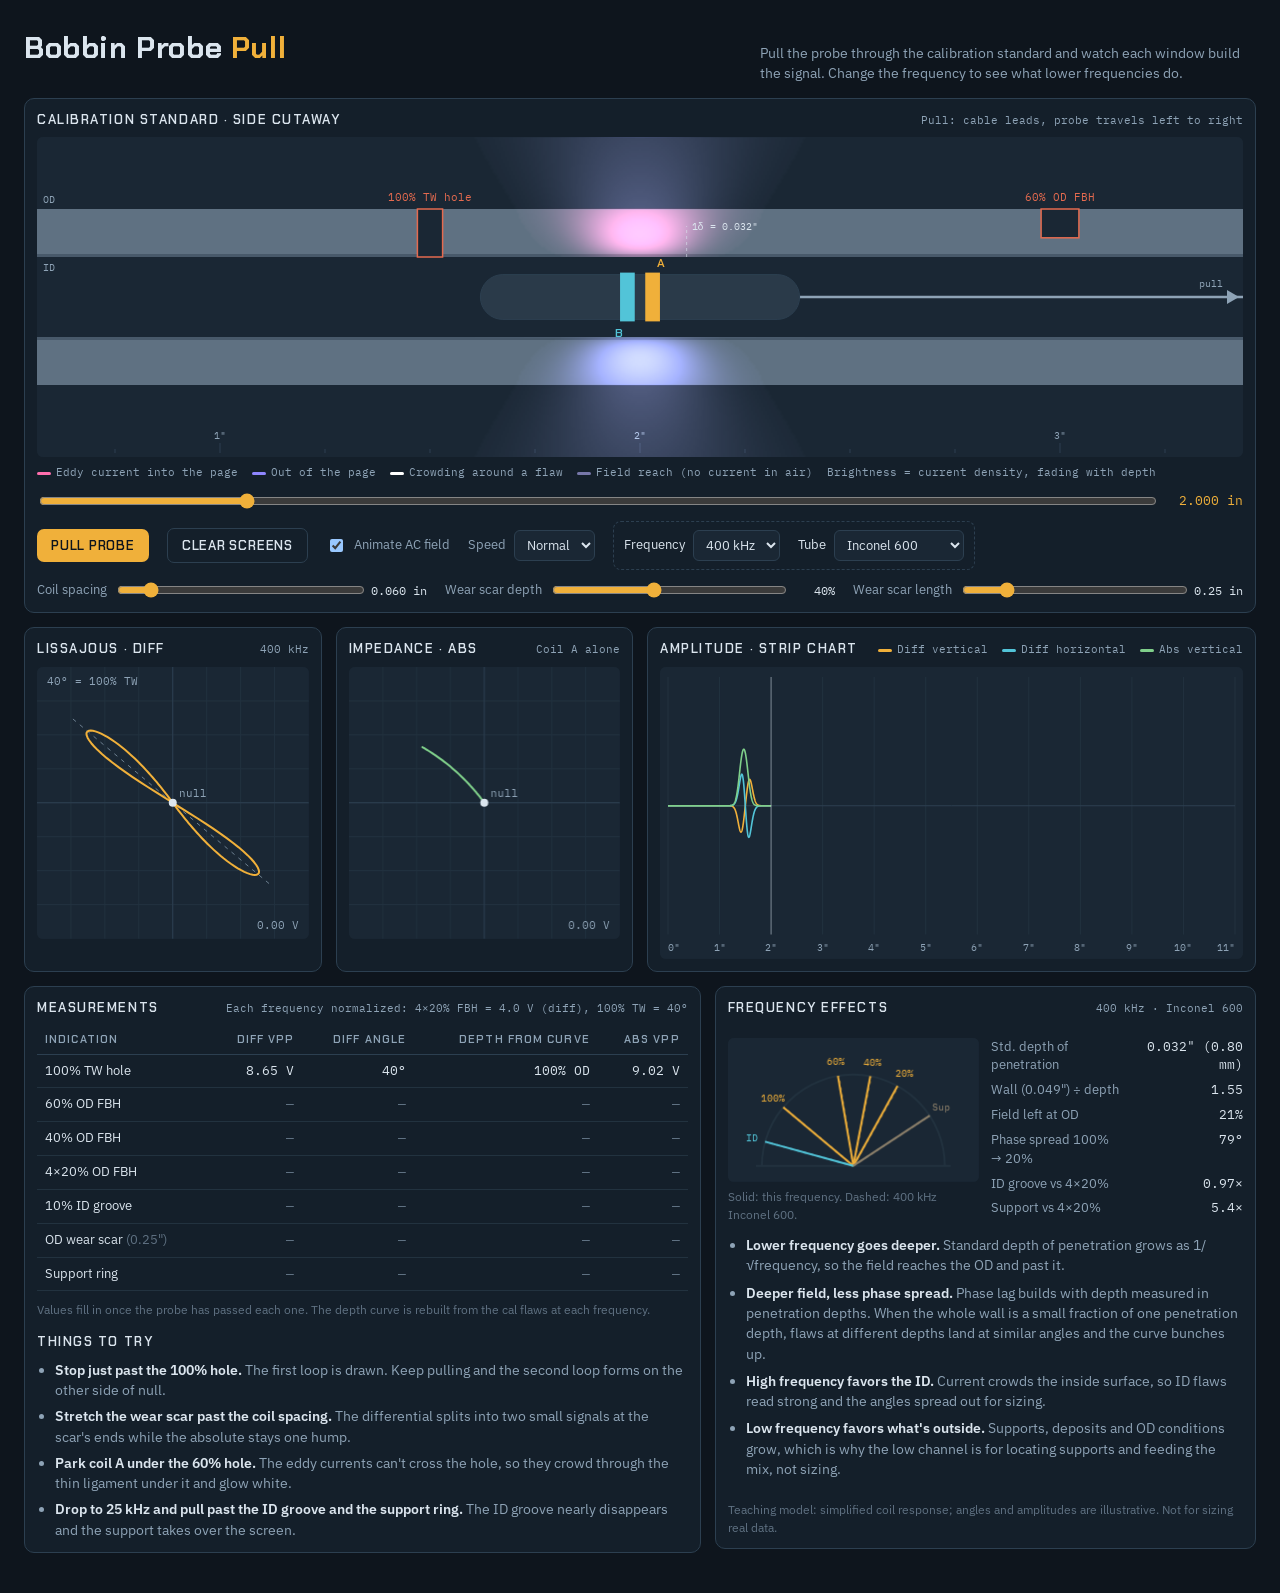
==== deploy/odinsys/ectsim/index.html @ 5751a1ba "Add odinsys.net site package with simulator at /ectsim Co-Authored-By: Claude Opus 5.5 <noreply@anth" ====
<!doctype html>
<html lang="en">
<head>
<meta charset="utf-8">
<meta name="viewport" content="width=device-width, initial-scale=1">
<title>Bobbin Probe Pull</title>
<link rel="preconnect" href="https://fonts.googleapis.com">
<link rel="preconnect" href="https://fonts.gstatic.com" crossorigin>
<link rel="stylesheet" href="https://fonts.googleapis.com/css2?family=Chakra+Petch:wght@500;600;700&family=IBM+Plex+Sans:wght@400;500;600&family=IBM+Plex+Mono:wght@400;500&display=swap">
<style>
  /* Layout: instrument console. Standard cutaway across the top, three scope windows below, measurements and frequency effects last. */
  :root {
    --bg: #0e151d; --panel: #141f2a; --panel-2: #1a2734; --grid: #22323f; --line: #2c3f50;
    --fg: #dbe5ee; --muted: #8ea3b6; --amber: #f0b03a; --cyan: #52c4d8; --flaw: #e46a4f; --metal: #5f7182; --metal-2: #48596a;
    --ok: #7fcf8a; --steel: #8b7f6a; --edp: #ff6fae; --edn: #8f86ff; --haze: #b9b2ff;
    --display: "Chakra Petch", "Arial Narrow", sans-serif;
    --body: "IBM Plex Sans", system-ui, sans-serif;
    --mono: "IBM Plex Mono", ui-monospace, monospace;
    color-scheme: dark;
  }
  html, body { background: var(--bg); color: var(--fg); }
  body { font-family: var(--body); font-size: 14px; line-height: 1.45; }
  .wrap { max-width: 1240px; margin: 0 auto; padding-inline: 16px; padding-block: 18px 32px; display: grid; gap: 14px; }
  header { display: flex; flex-wrap: wrap; align-items: baseline; justify-content: space-between; gap: 6px 18px; }
  h1 { font-family: var(--display); font-weight: 700; font-size: clamp(22px, 3vw, 30px); letter-spacing: .02em; margin: 0; text-wrap: balance; }
  h1 span { color: var(--amber); }
  header p { margin: 0; color: var(--muted); max-width: 62ch; }
  .panel { background: var(--panel); border: 1px solid var(--line); border-radius: 10px; padding: 12px; min-width: 0; }
  .ph { display: flex; justify-content: space-between; align-items: baseline; gap: 10px; margin-bottom: 8px; flex-wrap: wrap; }
  .ph h2 { font-family: var(--display); font-weight: 600; font-size: 13px; letter-spacing: .12em; text-transform: uppercase; margin: 0; color: var(--fg); }
  .ph small { font-family: var(--mono); font-size: 11px; color: var(--muted); }
  canvas { display: block; width: 100%; border-radius: 6px; background: var(--panel-2); touch-action: none; }
  #std { height: 320px; cursor: ew-resize; }
  .scopes { display: grid; grid-template-columns: repeat(auto-fit, minmax(270px, 1fr)); gap: 14px; }
  .scope canvas { aspect-ratio: 1 / 1; }
  .scope.wide { grid-column: span 2; }
  .scope.wide canvas { aspect-ratio: 2 / 1; }
  @media (max-width: 620px) { .scope.wide { grid-column: auto; } .scope.wide canvas { aspect-ratio: 4 / 3; } }

  .controls { display: grid; gap: 10px; margin-top: 10px; }
  .pos { display: flex; align-items: center; gap: 12px; }
  .pos output { font-family: var(--mono); font-size: 13px; color: var(--amber); min-width: 9ch; white-space: nowrap; flex: none; text-align: right; font-variant-numeric: tabular-nums; }
  input[type=range] { width: 100%; accent-color: var(--amber); }
  .row { display: flex; flex-wrap: wrap; gap: 10px 18px; align-items: center; }
  button { font-family: var(--display); font-weight: 600; font-size: 13px; letter-spacing: .06em; text-transform: uppercase; color: var(--bg);
           background: var(--amber); border: 0; border-radius: 7px; padding: 8px 14px; cursor: pointer; }
  button.ghost { background: transparent; color: var(--fg); border: 1px solid var(--line); }
  button:focus-visible, input:focus-visible, select:focus-visible { outline: 2px solid var(--cyan); outline-offset: 2px; }
  label { display: inline-flex; align-items: center; gap: 8px; color: var(--muted); font-size: 13px; }
  label.slider { display: grid; grid-template-columns: auto 1fr auto; min-width: 230px; flex: 1 1 230px; }
  label output { font-family: var(--mono); color: var(--fg); font-size: 12px; min-width: 6ch; text-align: right; font-variant-numeric: tabular-nums; }
  select { background: var(--panel-2); color: var(--fg); border: 1px solid var(--line); border-radius: 6px; padding: 5px 8px; font: inherit; }
  .freqbox { display: flex; flex-wrap: wrap; gap: 10px 18px; padding: 8px 10px; border: 1px dashed var(--line); border-radius: 8px; }
  .freqbox label { color: var(--fg); }

  .bottom { display: grid; grid-template-columns: minmax(0, 1.25fr) minmax(0, 1fr); gap: 14px; align-items: start; }
  @media (max-width: 900px) { .bottom { grid-template-columns: minmax(0, 1fr); } }
  .tablewrap { overflow-x: auto; }
  table { width: 100%; border-collapse: collapse; font-size: 13px; }
  th { text-align: left; font-family: var(--display); font-weight: 600; font-size: 11px; letter-spacing: .1em; text-transform: uppercase; color: var(--muted);
       padding: 6px 8px; border-bottom: 1px solid var(--line); }
  td { padding: 7px 8px; border-bottom: 1px solid var(--grid); font-variant-numeric: tabular-nums; }
  td.num { font-family: var(--mono); text-align: right; }
  th.num { text-align: right; }
  tr.active td { background: rgba(240,176,58,.08); }
  tr.active td:first-child { box-shadow: inset 3px 0 0 var(--amber); }
  .pending { color: var(--metal); }
  .notes ul { margin: 0; padding-left: 18px; display: grid; gap: 6px; color: var(--muted); }
  .notes b { color: var(--fg); font-weight: 600; }
  .legend { display: flex; flex-wrap: wrap; gap: 6px 14px; font-family: var(--mono); font-size: 11px; color: var(--muted); }
  .legend i { display: inline-block; width: 14px; height: 3px; border-radius: 2px; vertical-align: middle; margin-right: 5px; }
  .foot { color: var(--metal); font-size: 12px; margin: 10px 0 0; }

  .fx { display: grid; gap: 12px; }
  .fxtop { display: grid; grid-template-columns: minmax(0, 1fr) minmax(0, 1fr); gap: 12px; align-items: start; }
  @media (max-width: 520px) { .fxtop { grid-template-columns: minmax(0, 1fr); } }
  #fan { aspect-ratio: 2 / 1.15; }
  dl { margin: 0; display: grid; grid-template-columns: auto auto; gap: 6px 12px; font-size: 13px; }
  dt { color: var(--muted); }
  dd { margin: 0; font-family: var(--mono); text-align: right; font-variant-numeric: tabular-nums; }
  .why { margin: 0; padding-left: 18px; display: grid; gap: 7px; color: var(--muted); }
  .why b { color: var(--fg); font-weight: 600; }
  @media (prefers-reduced-motion: reduce) { * { scroll-behavior: auto; } }
</style>
</head>
<body>

<div class="wrap">
  <header>
    <h1>Bobbin Probe <span>Pull</span></h1>
    <p>Pull the probe through the calibration standard and watch each window build the signal. Change the frequency to see what lower frequencies do.</p>
  </header>

  <section class="panel" aria-label="Calibration standard">
    <div class="ph"><h2>Calibration standard · side cutaway</h2><small>Pull: cable leads, probe travels left to right</small></div>
    <canvas id="std" aria-label="Probe inside the tube standard. Drag to pull the probe."></canvas>
    <div class="legend" style="margin-top:8px"><span><i style="background:var(--edp)"></i>Eddy current into the page</span><span><i style="background:var(--edn)"></i>Out of the page</span><span><i style="background:#fff"></i>Crowding around a flaw</span><span><i style="background:var(--haze);opacity:.6"></i>Field reach (no current in air)</span><span>Brightness = current density, fading with depth</span></div>
    <div class="controls">
      <div class="pos">
        <input id="pos" type="range" min="0" max="11" step="0.002" value="2.0" aria-label="Probe position in inches">
        <output id="posOut" for="pos">2.000 in</output>
      </div>
      <div class="row">
        <button id="play" type="button">Pull probe</button>
        <button id="clear" class="ghost" type="button">Clear screens</button>
        <label for="anim"><input id="anim" type="checkbox" checked> Animate AC field</label>
        <label for="speed">Speed
          <select id="speed"><option value="0.6">Slow</option><option value="1.4" selected>Normal</option><option value="3">Fast</option></select>
        </label>
        <div class="freqbox">
          <label for="freq">Frequency
            <select id="freq">
              <option value="800">800 kHz</option><option value="400" selected>400 kHz</option><option value="300">300 kHz</option>
              <option value="200">200 kHz</option><option value="100">100 kHz</option><option value="50">50 kHz</option>
              <option value="25">25 kHz</option><option value="10">10 kHz</option>
            </select>
          </label>
          <label for="mat">Tube
            <select id="mat">
              <option value="0.98">Inconel 600</option><option value="0.87">Inconel 690</option><option value="1.39">304 stainless</option>
              <option value="1.8">Titanium Gr 2</option><option value="5.3">90/10 Cu-Ni</option><option value="14">Admiralty brass</option>
            </select>
          </label>
        </div>
      </div>
      <div class="row">
        <label class="slider" for="spacing">Coil spacing <input id="spacing" type="range" min="0.03" max="0.3" step="0.005" value="0.06"><output id="spacingOut">0.060 in</output></label>
        <label class="slider" for="wDepth">Wear scar depth <input id="wDepth" type="range" min="10" max="80" step="1" value="40"><output id="wDepthOut">40%</output></label>
        <label class="slider" for="wLen">Wear scar length <input id="wLen" type="range" min="0.05" max="1.2" step="0.01" value="0.25"><output id="wLenOut">0.25 in</output></label>
      </div>
    </div>
  </section>

  <div class="scopes">
    <section class="panel scope" aria-label="Differential Lissajous">
      <div class="ph"><h2>Lissajous · diff</h2><small id="lissTag">400 kHz</small></div>
      <canvas id="liss"></canvas>
    </section>
    <section class="panel scope" aria-label="Impedance plane">
      <div class="ph"><h2>Impedance · abs</h2><small>Coil A alone</small></div>
      <canvas id="imp"></canvas>
    </section>
    <section class="panel scope wide" aria-label="Amplitude strip chart">
      <div class="ph"><h2>Amplitude · strip chart</h2>
        <div class="legend"><span><i style="background:var(--amber)"></i>Diff vertical</span><span><i style="background:var(--cyan)"></i>Diff horizontal</span><span><i style="background:var(--ok)"></i>Abs vertical</span></div>
      </div>
      <canvas id="strip"></canvas>
    </section>
  </div>

  <div class="bottom">
    <section class="panel notes">
      <div class="ph"><h2>Measurements</h2><small>Each frequency normalized: 4×20% FBH = 4.0 V (diff), 100% TW = 40°</small></div>
      <div class="tablewrap">
        <table>
          <thead><tr><th>Indication</th><th class="num">Diff Vpp</th><th class="num">Diff angle</th><th class="num">Depth from curve</th><th class="num">Abs Vpp</th></tr></thead>
          <tbody id="meas"></tbody>
        </table>
      </div>
      <p class="foot">Values fill in once the probe has passed each one. The depth curve is rebuilt from the cal flaws at each frequency.</p>
      <div class="ph" style="margin-top:14px"><h2>Things to try</h2></div>
      <ul>
        <li><b>Stop just past the 100% hole.</b> The first loop is drawn. Keep pulling and the second loop forms on the other side of null.</li>
        <li><b>Stretch the wear scar past the coil spacing.</b> The differential splits into two small signals at the scar's ends while the absolute stays one hump.</li>
        <li><b>Park coil A under the 60% hole.</b> The eddy currents can't cross the hole, so they crowd through the thin ligament under it and glow white.</li>
        <li><b>Drop to 25 kHz and pull past the ID groove and the support ring.</b> The ID groove nearly disappears and the support takes over the screen.</li>
      </ul>
    </section>

    <section class="panel fx" aria-label="Frequency effects">
      <div class="ph"><h2>Frequency effects</h2><small id="fxTag">400 kHz · Inconel 600</small></div>
      <div class="fxtop">
        <div>
          <canvas id="fan" aria-label="Phase angle of each cal flaw at this frequency, with 400 kHz shown dashed"></canvas>
          <p class="foot" style="margin-top:6px">Solid: this frequency. Dashed: 400 kHz Inconel 600.</p>
        </div>
        <dl>
          <dt>Std. depth of penetration</dt><dd id="fxDelta">—</dd>
          <dt>Wall (0.049") ÷ depth</dt><dd id="fxRatio">—</dd>
          <dt>Field left at OD</dt><dd id="fxOD">—</dd>
          <dt>Phase spread 100% → 20%</dt><dd id="fxSpread">—</dd>
          <dt>ID groove vs 4×20%</dt><dd id="fxID">—</dd>
          <dt>Support vs 4×20%</dt><dd id="fxSup">—</dd>
        </dl>
      </div>
      <ul class="why">
        <li><b>Lower frequency goes deeper.</b> Standard depth of penetration grows as 1/√frequency, so the field reaches the OD and past it.</li>
        <li><b>Deeper field, less phase spread.</b> Phase lag builds with depth measured in penetration depths. When the whole wall is a small fraction of one penetration depth, flaws at different depths land at similar angles and the curve bunches up.</li>
        <li><b>High frequency favors the ID.</b> Current crowds the inside surface, so ID flaws read strong and the angles spread out for sizing.</li>
        <li><b>Low frequency favors what's outside.</b> Supports, deposits and OD conditions grow, which is why the low channel is for locating supports and feeding the mix, not sizing.</li>
      </ul>
      <p class="foot">Teaching model: simplified coil response; angles and amplitudes are illustrative. Not for sizing real data.</p>
    </section>
  </div>
</div>

<script>
(() => {
  const D2R = Math.PI / 180, SIG = 0.07, STEP = 0.004, LEN = 11, WALL = 0.049, MU0 = 4e-7 * Math.PI;
  const css = n => getComputedStyle(document.documentElement).getPropertyValue(n).trim();
  const C = {}; ['bg','panel-2','grid','line','fg','muted','amber','cyan','flaw','metal','metal-2','ok','steel','edp','edn','haze'].forEach(k => C[k] = css('--' + k));
  const els = id => document.getElementById(id);
  const pos = els('pos'), spacing = els('spacing'), wDepth = els('wDepth'), wLen = els('wLen'), freq = els('freq'), mat = els('mat');

  // standard depth of penetration in inches: delta = 1 / sqrt(pi f mu sigma)
  const deltaIn = (fkHz, sigmaMS) => 39.37 / Math.sqrt(Math.PI * fkHz * 1e3 * MU0 * sigmaMS * 1e6);
  const DELTA_REF = deltaIn(400, 0.98);

  // Reference (400 kHz Inconel) angle curve, then stretched or compressed by how many penetration depths fit in the wall.
  const odBase = d => 40 + 115 * Math.pow(1 - d, 1.1);
  const idBase = d => 40 - 30 * (1 - d);
  function angleAt(base, S) {
    return base >= 40 ? 40 + 140 * Math.tanh((base - 40) * S / 140) : 40 - 50 * Math.tanh((40 - base) * S / 50);
  }

  function flaws(fkHz, sigma) {
    const delta = deltaIn(fkHz, sigma), S = DELTA_REF / delta, wd = +wDepth.value / 100;
    // zc = depth of the flaw's centre below the ID surface, as a fraction of wall
    const list = [
      { name: '100% TW hole',  x: 1.5,  L: 0.06,  depth: 1,   side: 'TW', a: 1.0,  zc: 0.5,  cal: 1 },
      { name: '60% OD FBH',    x: 3.0,  L: 0.09,  depth: 0.6, side: 'OD', a: 0.55, zc: 0.7,  cal: 0.6 },
      { name: '40% OD FBH',    x: 4.5,  L: 0.09,  depth: 0.4, side: 'OD', a: 0.40, zc: 0.8,  cal: 0.4 },
      { name: '4×20% OD FBH',  x: 6.0,  L: 0.09,  depth: 0.2, side: 'OD', a: 0.33, zc: 0.9,  cal: 0.2 },
      { name: '10% ID groove', x: 7.5,  L: 0.06,  depth: 0.1, side: 'ID', a: 0.45, zc: 0.05 },
      { name: 'OD wear scar',  x: 9.0,  L: +wLen.value, depth: wd, side: 'OD', a: 0.25 + 0.6 * wd, zc: 1 - wd / 2, wear: true },
      { name: 'Support ring',  x: 10.35, L: 0.625, depth: 0,  side: 'SUP', a: 1.2, zc: 1.5, support: true },
    ];
    return list.map(f => {
      const base = f.support ? 180 : f.side === 'ID' ? idBase(f.depth) : odBase(f.depth);
      // amplitude: field decays as exp(-z/delta) going out and coming back
      const amp = f.a * Math.exp(-2 * f.zc * WALL * (1 / delta - 1 / DELTA_REF));
      return { ...f, th: angleAt(base, S), a: amp, thRef: angleAt(base, 1) };
    });
  }

  function erf(x) { const t = 1 / (1 + 0.3275911 * Math.abs(x)); const y = 1 - (((((1.061405429 * t - 1.453152027) * t) + 1.421413741) * t - 0.284496736) * t + 0.254829592) * t * Math.exp(-x * x); return x >= 0 ? y : -y; }
  const foot = (u, L) => 0.5 * (erf((u + L / 2) / (Math.SQRT2 * SIG)) - erf((u - L / 2) / (Math.SQRT2 * SIG)));

  // One coil's response at axial position p. Phase lags a little more at the edges of each response, which opens the loops.
  function coil(p, F, k) {
    let re = 0, im = 0;
    for (const f of F) {
      const g = foot(p - f.x, f.L); if (g < 1e-4) continue;
      const g0 = foot(0, f.L), th = (f.th + k * (1 - g / g0)) * D2R;
      re += f.a * g * Math.cos(th); im += f.a * g * Math.sin(th);
    }
    return [re, im];
  }

  let model = null;
  function build() {
    const fk = +freq.value, sigma = +mat.value, F = flaws(fk, sigma), s = +spacing.value, k = 12, n = Math.round(LEN / STEP) + 1;
    const diff = new Float64Array(n * 2), abs = new Float64Array(n * 2);
    for (let i = 0; i < n; i++) {
      // coil A leads on a pull; differential shown as B − A so the trace runs in pull orientation
      const x = i * STEP, A = coil(x + s / 2, F, k), B = coil(x - s / 2, F, k);
      diff[2 * i] = B[0] - A[0]; diff[2 * i + 1] = B[1] - A[1]; abs[2 * i] = A[0]; abs[2 * i + 1] = A[1];
    }
    // set phase: through-wall hole reads exactly 40°
    const rot = (40 - measure(diff, F[0], s).angle) * D2R, cr = Math.cos(rot), sr = Math.sin(rot);
    for (const arr of [diff, abs]) for (let i = 0; i < n; i++) { const re = arr[2 * i], im = arr[2 * i + 1]; arr[2 * i] = re * cr - im * sr; arr[2 * i + 1] = re * sr + im * cr; }
    // set volts: 4×20% FBH differential = 4.0 V
    const scale = 4 / measure(diff, F[3], s).vpp;
    for (let i = 0; i < diff.length; i++) { diff[i] *= scale; abs[i] *= scale; }
    const meas = F.map(f => ({ ...measure(diff, f, s), abs: measure(abs, f, s).vpp }));
    // depth curve from the cal flaws at this frequency (angle -> depth), like building it on the instrument
    const odPts = F.filter(f => f.cal).map((f, i) => [meas[F.indexOf(f)].angle, f.cal]).sort((a, b) => a[0] - b[0]);
    const idPts = [[meas[4].angle, 0.1], [meas[0].angle, 1]];
    // scope span from the flaws only, so a big support signal runs off screen like it would on a fixed span
    const sup = F.find(f => f.support);
    let dMax = 0, aMax = 0;
    for (let i = 0; i < n; i++) {
      if (Math.abs(i * STEP - sup.x) < sup.L / 2 + 0.35) continue;
      dMax = Math.max(dMax, Math.hypot(diff[2 * i], diff[2 * i + 1])); aMax = Math.max(aMax, Math.hypot(abs[2 * i], abs[2 * i + 1]));
    }
    model = { F, s, n, diff, abs, meas, dMax, aMax, odPts, idPts, fk, sigma, delta: deltaIn(fk, sigma) };
  }

  const interp = (pts, x) => {
    if (x <= pts[0][0]) return pts[0][1];
    for (let i = 1; i < pts.length; i++) if (x <= pts[i][0]) { const [x0, y0] = pts[i - 1], [x1, y1] = pts[i]; return y0 + (y1 - y0) * (x - x0) / (x1 - x0); }
    return pts[pts.length - 1][1];
  };
  function depthFromCurve(angle) {
    if (angle >= model.meas[0].angle) return { side: 'OD', d: Math.max(0, Math.min(1, interp(model.odPts, angle))) };
    return { side: 'ID', d: Math.max(0, Math.min(1, interp(model.idPts, angle))) };
  }

  // Vpp = longest chord between two trace points around the indication; angle of that chord in the 40° up-left convention
  function measure(arr, f, s) {
    const half = f.L / 2 + s + 4 * SIG, i0 = Math.max(0, Math.floor((f.x - half) / STEP)), i1 = Math.min(arr.length / 2 - 1, Math.ceil((f.x + half) / STEP));
    let best = 0, bi = i0, bj = i0;
    for (let i = i0; i <= i1; i += 2) for (let j = i + 2; j <= i1; j += 2) {
      const d = Math.hypot(arr[2 * i] - arr[2 * j], arr[2 * i + 1] - arr[2 * j + 1]); if (d > best) { best = d; bi = i; bj = j; }
    }
    const dre = arr[2 * bj] - arr[2 * bi], dim = arr[2 * bj + 1] - arr[2 * bi + 1];
    let ang = Math.atan2(dim, dre) / D2R; ang = ((ang % 180) + 180) % 180;
    return { vpp: best, angle: ang, end: f.x + half };
  }

  // ---------- drawing helpers
  function setup(cv) {
    const r = cv.getBoundingClientRect(), dpr = Math.min(2, window.devicePixelRatio || 1);
    const w = Math.max(1, Math.round(r.width * dpr)), h = Math.max(1, Math.round(r.height * dpr));
    if (cv.width !== w || cv.height !== h) { cv.width = w; cv.height = h; }
    const ctx = cv.getContext('2d'); ctx.setTransform(dpr, 0, 0, dpr, 0, 0);
    return { ctx, w: r.width, h: r.height };
  }
  const font = (px, fam = 'mono') => `${px}px ${css('--' + fam)}`;
  const hexA = (hex, a) => hex + Math.round(Math.max(0, Math.min(1, a)) * 255).toString(16).padStart(2, '0');

  function scopeFrame(ctx, w, h) {
    ctx.fillStyle = C['panel-2']; ctx.fillRect(0, 0, w, h);
    ctx.strokeStyle = C.grid; ctx.lineWidth = 1;
    for (let i = 1; i < 8; i++) { const x = (w * i) / 8, y = (h * i) / 8; ctx.beginPath(); ctx.moveTo(x, 0); ctx.lineTo(x, h); ctx.moveTo(0, y); ctx.lineTo(w, y); ctx.stroke(); }
    ctx.strokeStyle = C.line; ctx.beginPath(); ctx.moveTo(w / 2, 0); ctx.lineTo(w / 2, h); ctx.moveTo(0, h / 2); ctx.lineTo(w, h / 2); ctx.stroke();
  }
  // user frame (re, im) -> screen: angle measured up from the LEFT horizontal
  const toScreen = (re, im, cx, cy, sc) => [cx - re * sc, cy - im * sc];
  let traceStart = 0;

  function drawScope(cv, arr, maxMag, idx, opts) {
    const { ctx, w, h } = setup(cv); scopeFrame(ctx, w, h);
    const cx = w / 2, cy = h / 2, sc = (Math.min(w, h) * 0.42) / Math.max(maxMag, 1e-6);
    if (opts.refLine) {
      ctx.save(); ctx.setLineDash([4, 5]); ctx.strokeStyle = C.muted; ctx.globalAlpha = .7; ctx.beginPath();
      const L = Math.min(w, h) * 0.48, c = Math.cos(40 * D2R), s = Math.sin(40 * D2R);
      ctx.moveTo(cx - c * L, cy - s * L); ctx.lineTo(cx + c * L, cy + s * L); ctx.stroke(); ctx.restore();
      ctx.fillStyle = C.muted; ctx.font = font(11); ctx.fillText('40° = 100% TW', 10, 18);
    }
    ctx.save(); ctx.beginPath(); ctx.rect(0, 0, w, h); ctx.clip();
    ctx.lineWidth = 2; ctx.strokeStyle = opts.color; ctx.lineJoin = 'round'; ctx.beginPath();
    for (let i = traceStart; i <= idx; i++) { const [x, y] = toScreen(arr[2 * i], arr[2 * i + 1], cx, cy, sc); i === traceStart ? ctx.moveTo(x, y) : ctx.lineTo(x, y); }
    ctx.stroke();
    const [dx, dy] = toScreen(arr[2 * idx], arr[2 * idx + 1], cx, cy, sc);
    ctx.fillStyle = C.fg; ctx.beginPath(); ctx.arc(dx, dy, 4, 0, Math.PI * 2); ctx.fill(); ctx.restore();
    ctx.fillStyle = C.muted; ctx.font = font(11); ctx.fillText('null', cx + 6, cy - 6);
    const mag = Math.hypot(arr[2 * idx], arr[2 * idx + 1]);
    ctx.textAlign = 'right'; ctx.fillText(`${mag.toFixed(2)} V`, w - 10, h - 10); ctx.textAlign = 'left';
  }

  function drawStrip(cv, idx) {
    const { ctx, w, h } = setup(cv); ctx.fillStyle = C['panel-2']; ctx.fillRect(0, 0, w, h);
    const padL = 8, padR = 8, top = 10, bot = 24, pw = w - padL - padR, ph = h - top - bot;
    const X = x => padL + (x / LEN) * pw, mid = top + ph / 2, sc = (ph / 2 * 0.9) / Math.max(model.dMax, model.aMax, 1e-6);
    ctx.strokeStyle = C.grid; ctx.lineWidth = 1;
    for (let i = 0; i <= LEN; i++) { ctx.beginPath(); ctx.moveTo(X(i), top); ctx.lineTo(X(i), top + ph); ctx.stroke(); }
    ctx.strokeStyle = C.line; ctx.beginPath(); ctx.moveTo(padL, mid); ctx.lineTo(w - padR, mid); ctx.stroke();
    ctx.fillStyle = C.muted; ctx.font = font(10);
    for (let i = 0; i <= LEN; i += 1) { ctx.textAlign = i === 0 ? 'left' : i === LEN ? 'right' : 'center'; ctx.fillText(`${i}"`, X(i), h - 8); }
    ctx.textAlign = 'left';
    ctx.save(); ctx.beginPath(); ctx.rect(0, top, w, ph); ctx.clip();
    const series = [[model.diff, 1, C.amber, -1], [model.diff, 0, C.cyan, 1], [model.abs, 1, C.ok, -1]];
    for (const [arr, comp, col, sign] of series) {
      ctx.strokeStyle = col; ctx.lineWidth = 1.6; ctx.beginPath();
      for (let i = traceStart; i <= idx; i++) { const x = X(i * STEP), y = mid + sign * arr[2 * i + comp] * sc; i === traceStart ? ctx.moveTo(x, y) : ctx.lineTo(x, y); }
      ctx.stroke();
    }
    ctx.restore();
    ctx.strokeStyle = C.fg; ctx.globalAlpha = .5; ctx.beginPath(); ctx.moveTo(X(idx * STEP), top); ctx.lineTo(X(idx * STEP), top + ph); ctx.stroke(); ctx.globalAlpha = 1;
  }

  function drawStandard(cv, p, tSec = performance.now() / 1000) {
    const { ctx, w, h } = setup(cv);
    ctx.fillStyle = C['panel-2']; ctx.fillRect(0, 0, w, h);
    const view = Math.min(LEN, Math.max(1.6, w / 420)), x0 = Math.min(LEN - view, Math.max(0, p - view / 2));
    const X = x => ((x - x0) / view) * w, wall = 48, boreTop = 120, boreBot = h - 120, radial = wall / WALL;
    // support ring sits outside the tube
    const sup = model.F.find(f => f.support), sa = X(sup.x - sup.L / 2), sb = X(sup.x + sup.L / 2);
    if (sb > 0 && sa < w) {
      ctx.fillStyle = C.steel; ctx.fillRect(sa, boreTop - wall - 30, sb - sa, 26); ctx.fillRect(sa, boreBot + wall + 4, sb - sa, 26);
      ctx.fillStyle = C.bg; ctx.font = font(11); ctx.textAlign = 'center'; ctx.fillText('support ring 0.625"', (sa + sb) / 2, boreTop - wall - 13); ctx.textAlign = 'left';
    }
    // tube walls
    ctx.fillStyle = C.metal; ctx.fillRect(0, boreTop - wall, w, wall); ctx.fillRect(0, boreBot, w, wall);
    ctx.fillStyle = C['metal-2']; ctx.fillRect(0, boreTop - 3, w, 3); ctx.fillRect(0, boreBot, w, 3);
    ctx.fillStyle = C.muted; ctx.font = font(10); ctx.fillText('OD', 6, boreTop - wall - 6); ctx.fillText('ID', 6, boreTop + 14);
    // inch ticks
    ctx.strokeStyle = C.line; ctx.fillStyle = C.muted;
    for (let i = Math.ceil(x0 * 4) / 4; i <= x0 + view; i += 0.25) {
      const x = X(i), major = Math.abs(i - Math.round(i)) < 1e-6;
      ctx.beginPath(); ctx.moveTo(x, h - 4); ctx.lineTo(x, h - (major ? 14 : 8)); ctx.stroke();
      if (major && x > 14 && x < w - 14) { ctx.textAlign = 'center'; ctx.fillText(`${Math.round(i)}"`, x, h - 18); }
    }
    ctx.textAlign = 'left';
    // flaws
    for (const f of model.F) {
      if (f.support) continue;
      const xa = X(f.x - f.L / 2), xb = X(f.x + f.L / 2); if (xb < -40 || xa > w + 40) continue;
      const dpx = wall * f.depth, wpx = Math.max(3, xb - xa), both = f.name.startsWith('4×') || f.wear;
      const shapes = [];
      if (f.side === 'ID') shapes.push([xa, boreTop - dpx, wpx, dpx], [xa, boreBot, wpx, dpx]);
      else if (f.side === 'TW') shapes.push([xa, boreTop - wall, wpx, wall]);
      else { shapes.push([xa, boreTop - wall, wpx, dpx]); if (both) shapes.push([xa, boreBot + wall - dpx, wpx, dpx]); }
      ctx.fillStyle = C['panel-2']; shapes.forEach(r => ctx.fillRect(...r));
      ctx.strokeStyle = C.flaw; ctx.lineWidth = 1.5; shapes.forEach(r => ctx.strokeRect(...r));
      if ((xa + xb) / 2 > 70 && (xa + xb) / 2 < w - 70) { ctx.fillStyle = C.flaw; ctx.font = font(11); ctx.textAlign = 'center'; ctx.fillText(f.name, (xa + xb) / 2, boreTop - wall - 8); ctx.textAlign = 'left'; }
    }
    // probe body; on a pull the cable leads in the direction of travel
    const s = model.s, ph = (boreBot - boreTop) * 0.56, py = (boreTop + boreBot) / 2 - ph / 2;
    const pxA = X(p + s / 2), pxB = X(p - s / 2), bodyL = X(p - s / 2 - 0.35), bodyR = X(p + s / 2 + 0.35), cy = (boreTop + boreBot) / 2;
    ctx.strokeStyle = C.muted; ctx.lineWidth = 2.5; ctx.beginPath(); ctx.moveTo(bodyR, cy); ctx.lineTo(w, cy); ctx.stroke();
    ctx.fillStyle = C.muted; ctx.beginPath(); ctx.moveTo(w - 4, cy); ctx.lineTo(w - 16, cy - 7); ctx.lineTo(w - 16, cy + 7); ctx.closePath(); ctx.fill();
    ctx.font = font(10); ctx.textAlign = 'right'; ctx.fillText('pull', w - 20, cy - 10); ctx.textAlign = 'left';
    ctx.fillStyle = '#2a3a49'; ctx.strokeStyle = C.line; ctx.lineWidth = 1; roundRect(ctx, bodyL, py, bodyR - bodyL, ph, ph / 2); ctx.fill(); ctx.stroke();
    // eddy currents: computed per pixel through the wall and support, and disturbed by the flaws
    const dpx = model.delta * radial, axial = Math.max(26, (0.09 / view) * w);
    drawEddy(ctx, w, x0, view, boreTop, boreBot, wall, radial, p, s, tSec);
    // 1-delta marker on the top wall
    ctx.save(); ctx.setLineDash([3, 3]); ctx.strokeStyle = C.fg; ctx.globalAlpha = .6;
    const yd = boreTop - dpx; ctx.beginPath(); ctx.moveTo(pxA + axial * 0.9, boreTop); ctx.lineTo(pxA + axial * 0.9, Math.max(4, yd)); ctx.stroke(); ctx.restore();
    ctx.fillStyle = C.fg; ctx.font = font(10); ctx.fillText(`1δ = ${model.delta.toFixed(3)}"`, pxA + axial * 0.9 + 5, Math.max(14, yd + 4));
    const cw = Math.max(5, (SIG * 0.5 / view) * w);
    for (const [x, col, lab] of [[pxA, C.amber, 'A'], [pxB, C.cyan, 'B']]) {
      ctx.fillStyle = col; ctx.fillRect(x - cw / 2, py - 2, cw, ph + 4);
      ctx.font = `600 12px ${css('--display')}`; ctx.textAlign = 'center'; ctx.fillText(lab, x + (lab === 'A' ? 8 : -8), lab === 'A' ? py - 8 : py + ph + 18); ctx.textAlign = 'left';
    }
  }
  // ---------- eddy-current field
  // Current density J ~ G(axial) * exp(-z/δ) * cos(ωt - z/δ): it fades and lags with depth z below the ID.
  // Voids carry no current; current crowds around a flaw's edges and through the ligament under it.
  const off = document.createElement('canvas'), offCtx = off.getContext('2d');
  const RES = 2, GAP = 4, SUPT = 26, CROWD_LEN = 0.008, GAIN = 1.35, AIR_SPREAD = 0.09;
  const rgb = hx => { const n = parseInt(hx.slice(1), 16); return [(n >> 16) & 255, (n >> 8) & 255, n & 255]; };
  const reduceMotion = window.matchMedia && window.matchMedia('(prefers-reduced-motion: reduce)').matches;
  const animOn = () => els('anim').checked;
  function drawEddy(ctx, w, x0, view, boreTop, boreBot, wall, radial, p, s, tSec) {
    // region runs from the ID surface out to the canvas edge, so the field's reach past the OD is visible
    const regionH = boreTop, cols = Math.ceil(w / RES), rows = Math.ceil(regionH / RES);
    if (off.width !== cols || off.height !== rows * 2) { off.width = cols; off.height = rows * 2; }
    const img = offCtx.createImageData(cols, rows * 2), d = img.data;
    const delta = model.delta, t = WALL, gapIn = GAP / radial, supIn = SUPT / radial;
    const coils = [p + s / 2, p - s / 2], sup = model.F.find(f => f.support);
    const rects = [[], []];
    for (const f of model.F) {
      if (f.support) continue;
      const xa = f.x - f.L / 2, xb = f.x + f.L / 2; if (xb < x0 - 0.2 || xa > x0 + view + 0.2) continue;
      let za, zb, walls;
      if (f.side === 'ID') { za = 0; zb = f.depth * t; walls = [0, 1]; }
      else if (f.side === 'TW') { za = 0; zb = t; walls = [0]; }
      else { za = (1 - f.depth) * t; zb = t; walls = (f.name.startsWith('4×') || f.wear) ? [0, 1] : [0]; }
      for (const wi of walls) rects[wi].push([xa, xb, za, zb]);
    }
    const anim = animOn(), wt = tSec * 2 * Math.PI / 1.6;
    const cPos = rgb(C.edp), cNeg = rgb(C.edn), cHaze = rgb(C.haze);
    const xs = new Float64Array(cols); for (let c = 0; c < cols; c++) xs[c] = x0 + ((c + 0.5) * RES / w) * view;
    for (let wi = 0; wi < 2; wi++) {
      const dirSign = wi === 0 ? 1 : -1; // circumferential current: into the page on top, out of it on the bottom
      for (let r = 0; r < rows; r++) {
        const z = (r + 0.5) * RES / radial, inTube = z <= t, inSupBand = z > t + gapIn && z <= t + gapIn + supIn;
        // inside metal the field decays as exp(-z/δ); past the OD it only spreads out (air does not absorb it)
        const throughWall = Math.exp(-Math.min(z, t) / delta), spread = z > t ? Math.exp(-(z - t) / AIR_SPREAD) : 1;
        const decay = throughWall * spread, supDecay = decay * Math.exp(-Math.max(0, z - t - gapIn) / delta);
        if (decay * GAIN * 2 < 0.004) continue;
        const phase = Math.cos(wt - z / delta), sa = 0.06 + 0.6 * z, inv = 1 / (2 * sa * sa);
        for (let c = 0; c < cols; c++) {
          const xi = xs[c];
          // which medium: tube metal, support metal, or air (outside the tube, or inside a flaw)
          let metal = inTube, cond = 1;
          if (!inTube && inSupBand && xi >= sup.x - sup.L / 2 && xi <= sup.x + sup.L / 2) { metal = true; cond = 0.8; }
          let dmin = 1e9;
          if (inTube) for (const [xa, xb, za, zb] of rects[wi]) {
            const dx = xi < xa ? xa - xi : xi > xb ? xi - xb : 0, dz = z < za ? za - z : z > zb ? z - zb : 0;
            if (dx === 0 && dz === 0) { metal = false; break; }
            const dd = Math.hypot(dx, dz); if (dd < dmin) dmin = dd;
          }
          let mag = 0;
          for (const xc of coils) { const u = xi - xc; mag += Math.exp(-u * u * inv); }
          mag *= (cond < 1 ? supDecay : decay) * GAIN;
          if (mag < 0.004) continue;
          const k = ((wi * rows + r) * cols + c) * 4;
          if (!metal) {
            // magnetic field reach: present in air, but no eddy current flows there
            const a = Math.min(1, Math.pow(mag, 0.6)) * 0.42;
            if (a < 0.015) continue;
            d[k] = cHaze[0]; d[k + 1] = cHaze[1]; d[k + 2] = cHaze[2]; d[k + 3] = a * 255;
            continue;
          }
          mag *= cond;
          const crowd = dmin < 1e8 ? Math.exp(-dmin / CROWD_LEN) : 0, boost = 1 + 2.6 * crowd;
          const val = (anim ? mag * phase * dirSign : mag) * boost;
          const a = Math.min(1, Math.pow(Math.abs(val), 0.7));
          if (a < 0.02) continue;
          const base = val >= 0 ? cPos : cNeg, hot = Math.min(1, crowd * Math.min(1, mag * 2.5)) * 0.9;
          d[k] = base[0] + (255 - base[0]) * hot; d[k + 1] = base[1] + (255 - base[1]) * hot; d[k + 2] = base[2] + (255 - base[2]) * hot; d[k + 3] = a * 230;
        }
      }
    }
    offCtx.putImageData(img, 0, 0);
    ctx.save(); ctx.globalCompositeOperation = 'lighter'; ctx.imageSmoothingEnabled = true;
    ctx.save(); ctx.translate(0, boreTop); ctx.scale(1, -1); ctx.drawImage(off, 0, 0, cols, rows, 0, 0, cols * RES, rows * RES); ctx.restore();
    ctx.drawImage(off, 0, rows, cols, rows, 0, boreBot, cols * RES, rows * RES);
    ctx.restore();
  }
  function roundRect(ctx, x, y, w, h, r) { ctx.beginPath(); ctx.moveTo(x + r, y); ctx.arcTo(x + w, y, x + w, y + h, r); ctx.arcTo(x + w, y + h, x, y + h, r); ctx.arcTo(x, y + h, x, y, r); ctx.arcTo(x, y, x + w, y, r); ctx.closePath(); }

  // Phase fan: the angle each cal flaw lands at, this frequency (solid) vs 400 kHz Inconel (dashed)
  function drawFan() {
    const { ctx, w, h } = setup(els('fan')); ctx.fillStyle = C['panel-2']; ctx.fillRect(0, 0, w, h);
    const cx = w / 2, cy = h - 16, R = Math.min(w / 2 - 34, h - 34);
    ctx.strokeStyle = C.grid; ctx.beginPath(); ctx.arc(cx, cy, R, Math.PI, 2 * Math.PI); ctx.stroke();
    ctx.beginPath(); ctx.moveTo(cx - R - 6, cy); ctx.lineTo(cx + R + 6, cy); ctx.stroke();
    const items = [[0, '100%', C.amber], [1, '60%', C.amber], [2, '40%', C.amber], [3, '20%', C.amber], [4, 'ID', C.cyan], [6, 'Sup', C.steel]];
    const pt = (deg, r) => [cx - Math.cos(deg * D2R) * r, cy - Math.sin(deg * D2R) * r];
    for (const [i, lab, col] of items) {
      const f = model.F[i], [rx, ry] = pt(f.thRef, R);
      ctx.save(); ctx.setLineDash([3, 4]); ctx.strokeStyle = col; ctx.globalAlpha = .45; ctx.beginPath(); ctx.moveTo(cx, cy); ctx.lineTo(rx, ry); ctx.stroke(); ctx.restore();
    }
    const placed = [];
    for (const [i, lab, col] of items) {
      const ang = i === 6 ? model.F[i].th : model.meas[i].angle, [x, y] = pt(ang, R);
      ctx.strokeStyle = col; ctx.lineWidth = 2; ctx.beginPath(); ctx.moveTo(cx, cy); ctx.lineTo(x, y); ctx.stroke();
      let [lx, ly] = pt(ang, R + 14); while (placed.some(([px, py]) => Math.hypot(px - lx, py - ly) < 14)) ly -= 11;
      placed.push([lx, ly]);
      ctx.fillStyle = col; ctx.font = font(10); ctx.textAlign = 'center'; ctx.fillText(lab, lx, ly + 3); ctx.textAlign = 'left';
    }
  }

  function renderFx() {
    const d = model.delta, ratio = WALL / d, m = model.meas;
    els('fxDelta').textContent = `${d.toFixed(3)}" (${(d * 25.4).toFixed(2)} mm)`;
    els('fxRatio').textContent = ratio.toFixed(2);
    els('fxOD').textContent = `${(Math.exp(-ratio) * 100).toFixed(0)}%`;
    els('fxSpread').textContent = `${Math.abs(m[3].angle - m[0].angle).toFixed(0)}°`;
    els('fxID').textContent = `${(m[4].vpp / m[3].vpp).toFixed(2)}×`;
    els('fxSup').textContent = `${(m[6].vpp / m[3].vpp).toFixed(1)}×`;
    const matName = mat.options[mat.selectedIndex].text;
    els('fxTag').textContent = `${model.fk} kHz · ${matName}`;
    els('lissTag').textContent = `${model.fk} kHz`;
    drawFan();
  }

  function renderTable(p) {
    const rows = model.F.map((f, i) => {
      const m = model.meas[i], passed = p >= m.end, near = Math.abs(p - f.x) < f.L / 2 + 0.3;
      let depth = '—';
      if (!f.support) { const df = depthFromCurve(m.angle); depth = `${(df.d * 100).toFixed(0)}% ${df.side}`; }
      const cells = passed
        ? `<td class="num">${m.vpp.toFixed(2)} V</td><td class="num">${m.angle.toFixed(0)}°</td><td class="num">${depth}</td><td class="num">${m.abs.toFixed(2)} V</td>`
        : `<td class="num pending">—</td><td class="num pending">—</td><td class="num pending">—</td><td class="num pending">—</td>`;
      return `<tr class="${near ? 'active' : ''}"><td>${f.name}${f.wear ? ` <span class="pending">(${f.L.toFixed(2)}")</span>` : ''}</td>${cells}</tr>`;
    });
    els('meas').innerHTML = rows.join('');
  }

  function render() {
    if (!model) return;
    const p = +pos.value, idx = Math.min(model.n - 1, Math.round(p / STEP));
    if (idx < traceStart) traceStart = idx;
    els('posOut').textContent = `${p.toFixed(3)} in`;
    drawStandard(els('std'), p);
    drawScope(els('liss'), model.diff, model.dMax, idx, { color: C.amber, refLine: true });
    drawScope(els('imp'), model.abs, model.aMax, idx, { color: C.ok, refLine: false });
    drawStrip(els('strip'), idx);
    renderTable(p);
  }

  // ---------- interaction
  let playing = false, last = 0;
  function tick(t) {
    if (!playing) return;
    const dt = last ? (t - last) / 1000 : 0; last = t;
    let p = +pos.value + dt * +els('speed').value;
    if (p >= LEN) { p = LEN; setPlaying(false); }
    pos.value = p; render(); requestAnimationFrame(tick);
  }
  function setPlaying(on) {
    playing = on; last = 0; els('play').textContent = on ? 'Pause' : 'Pull probe';
    if (on) { if (+pos.value >= LEN - 0.01) { pos.value = 0; traceStart = 0; } requestAnimationFrame(tick); }
  }
  els('play').addEventListener('click', () => setPlaying(!playing));
  els('clear').addEventListener('click', () => { traceStart = Math.round(+pos.value / STEP); render(); });
  pos.addEventListener('input', render);
  const rebuild = () => { build(); renderFx(); render(); };
  const out = (inp, o, f) => { const u = () => { els(o).textContent = f(+inp.value); }; inp.addEventListener('input', () => { u(); rebuild(); }); u(); };
  out(spacing, 'spacingOut', v => `${v.toFixed(3)} in`);
  out(wDepth, 'wDepthOut', v => `${v}%`);
  out(wLen, 'wLenOut', v => `${v.toFixed(2)} in`);
  freq.addEventListener('change', rebuild);
  mat.addEventListener('change', rebuild);

  // drag on the standard: dragging right pulls the probe forward
  const std = els('std'); let dragging = false, dragX = 0, dragP = 0;
  std.addEventListener('pointerdown', e => { dragging = true; dragX = e.clientX; dragP = +pos.value; std.setPointerCapture(e.pointerId); setPlaying(false); });
  std.addEventListener('pointermove', e => {
    if (!dragging) return; const r = std.getBoundingClientRect(), view = Math.min(LEN, Math.max(1.6, r.width / 420));
    pos.value = Math.min(LEN, Math.max(0, dragP + ((e.clientX - dragX) / r.width) * view)); render();
  });
  std.addEventListener('pointerup', () => { dragging = false; });

  if (reduceMotion) els('anim').checked = false;
  els('anim').addEventListener('change', render);
  window.addEventListener('resize', () => { renderFx(); render(); });
  build();
  const first = () => { renderFx(); render(); };
  function loop(t) { if (model && animOn() && !document.hidden) drawStandard(els('std'), +pos.value, t / 1000); requestAnimationFrame(loop); }
  (document.fonts ? document.fonts.ready : Promise.resolve()).then(first);
  first();
  requestAnimationFrame(loop);
})();
</script>
</body>
</html>
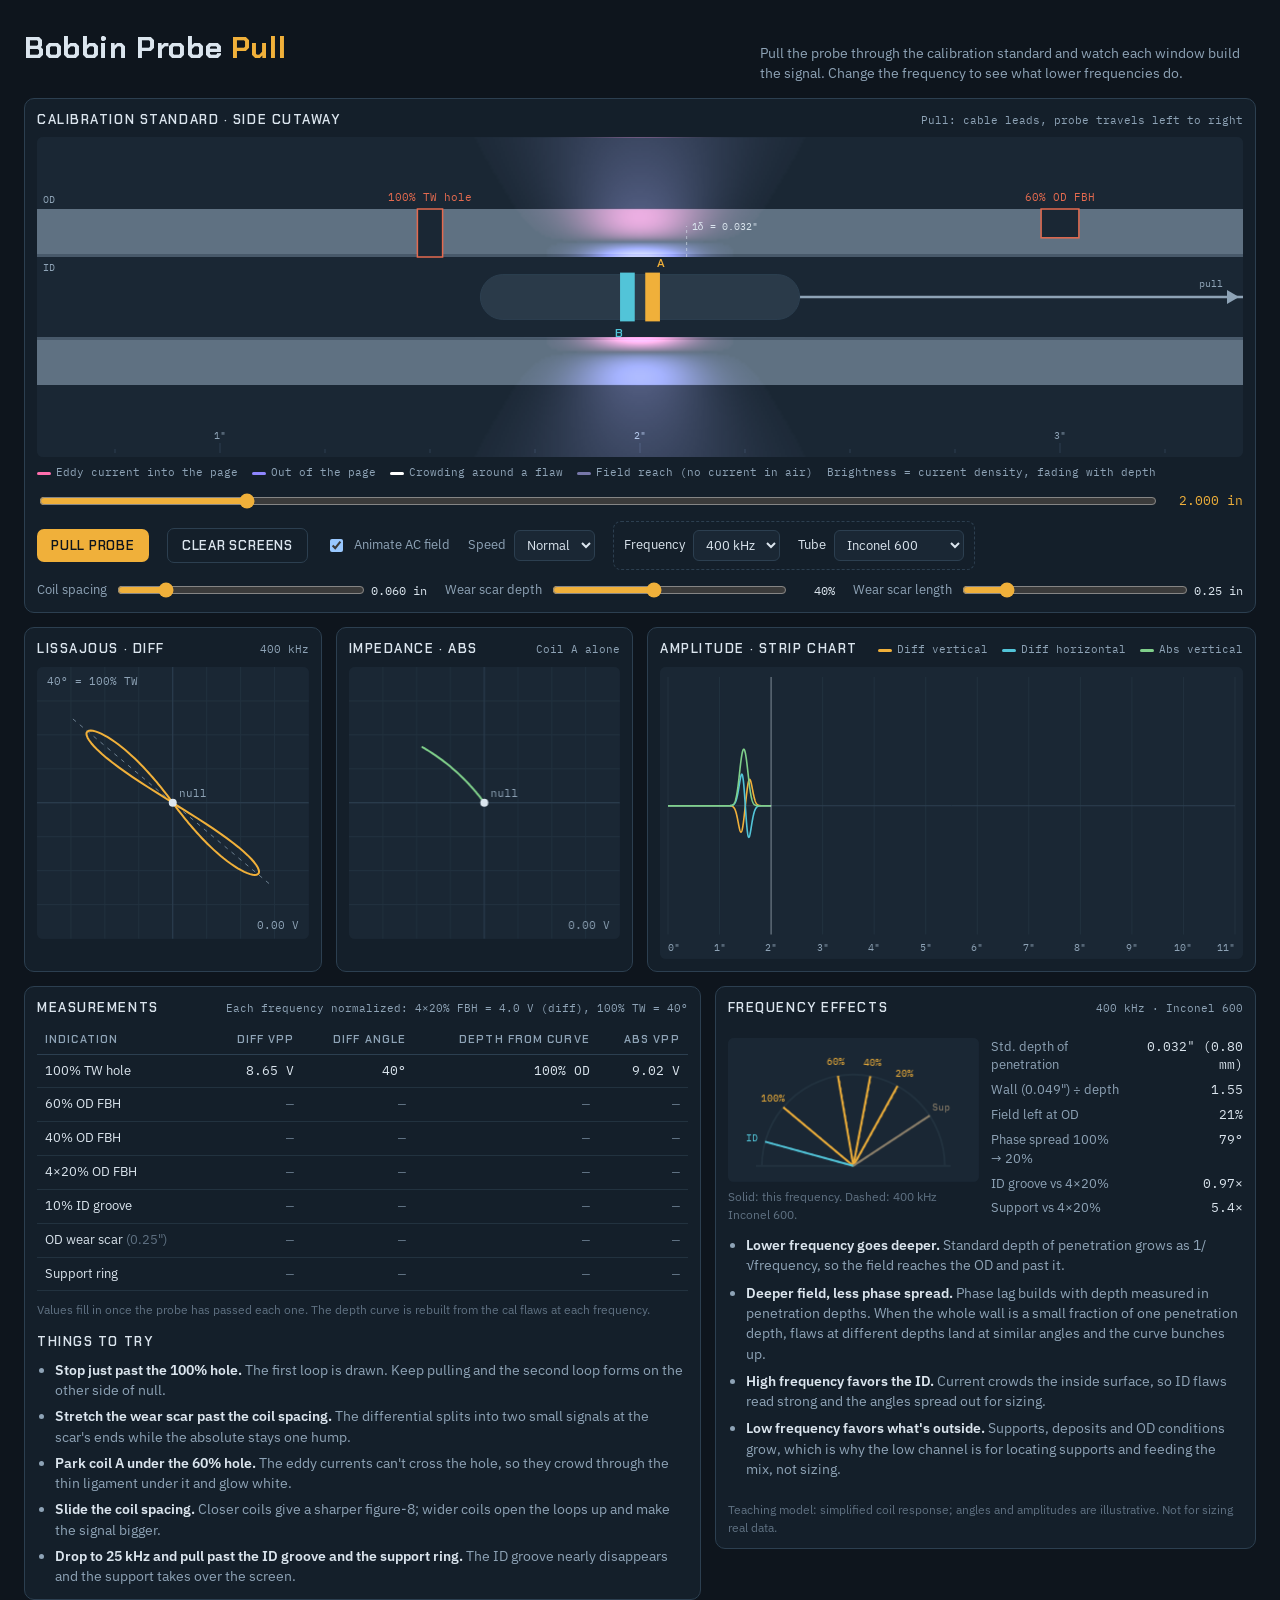
==== commit e4ae5f51: "Simulator: closer coils give sharper loops, wider coils more open Co-Authored-By: Claude Opus 5.5 <n" ====
--- a/deploy/odinsys/ectsim/index.html
+++ b/deploy/odinsys/ectsim/index.html
@@ -124,7 +124,7 @@
         </div>
       </div>
       <div class="row">
-        <label class="slider" for="spacing">Coil spacing <input id="spacing" type="range" min="0.03" max="0.3" step="0.005" value="0.06"><output id="spacingOut">0.060 in</output></label>
+        <label class="slider" for="spacing">Coil spacing <input id="spacing" type="range" min="0.03" max="0.2" step="0.005" value="0.06"><output id="spacingOut">0.060 in</output></label>
         <label class="slider" for="wDepth">Wear scar depth <input id="wDepth" type="range" min="10" max="80" step="1" value="40"><output id="wDepthOut">40%</output></label>
         <label class="slider" for="wLen">Wear scar length <input id="wLen" type="range" min="0.05" max="1.2" step="0.01" value="0.25"><output id="wLenOut">0.25 in</output></label>
       </div>
@@ -163,6 +163,7 @@
         <li><b>Stop just past the 100% hole.</b> The first loop is drawn. Keep pulling and the second loop forms on the other side of null.</li>
         <li><b>Stretch the wear scar past the coil spacing.</b> The differential splits into two small signals at the scar's ends while the absolute stays one hump.</li>
         <li><b>Park coil A under the 60% hole.</b> The eddy currents can't cross the hole, so they crowd through the thin ligament under it and glow white.</li>
+        <li><b>Slide the coil spacing.</b> Closer coils give a sharper figure-8; wider coils open the loops up and make the signal bigger.</li>
         <li><b>Drop to 25 kHz and pull past the ID groove and the support ring.</b> The ID groove nearly disappears and the support takes over the screen.</li>
       </ul>
     </section>
@@ -249,7 +250,9 @@
 
   let model = null;
   function build() {
-    const fk = +freq.value, sigma = +mat.value, F = flaws(fk, sigma), s = +spacing.value, k = 12, n = Math.round(LEN / STEP) + 1;
+    const fk = +freq.value, sigma = +mat.value, F = flaws(fk, sigma), s = +spacing.value, n = Math.round(LEN / STEP) + 1;
+    // edge phase drift grows with coil separation, so closer coils give sharper loops and wider coils more open ones (matches field observation)
+    const k = Math.min(65, 12 * Math.pow(s / 0.06, 1.4));
     const diff = new Float64Array(n * 2), abs = new Float64Array(n * 2);
     for (let i = 0; i < n; i++) {
       // coil A leads on a pull; differential shown as B − A so the trace runs in pull orientation
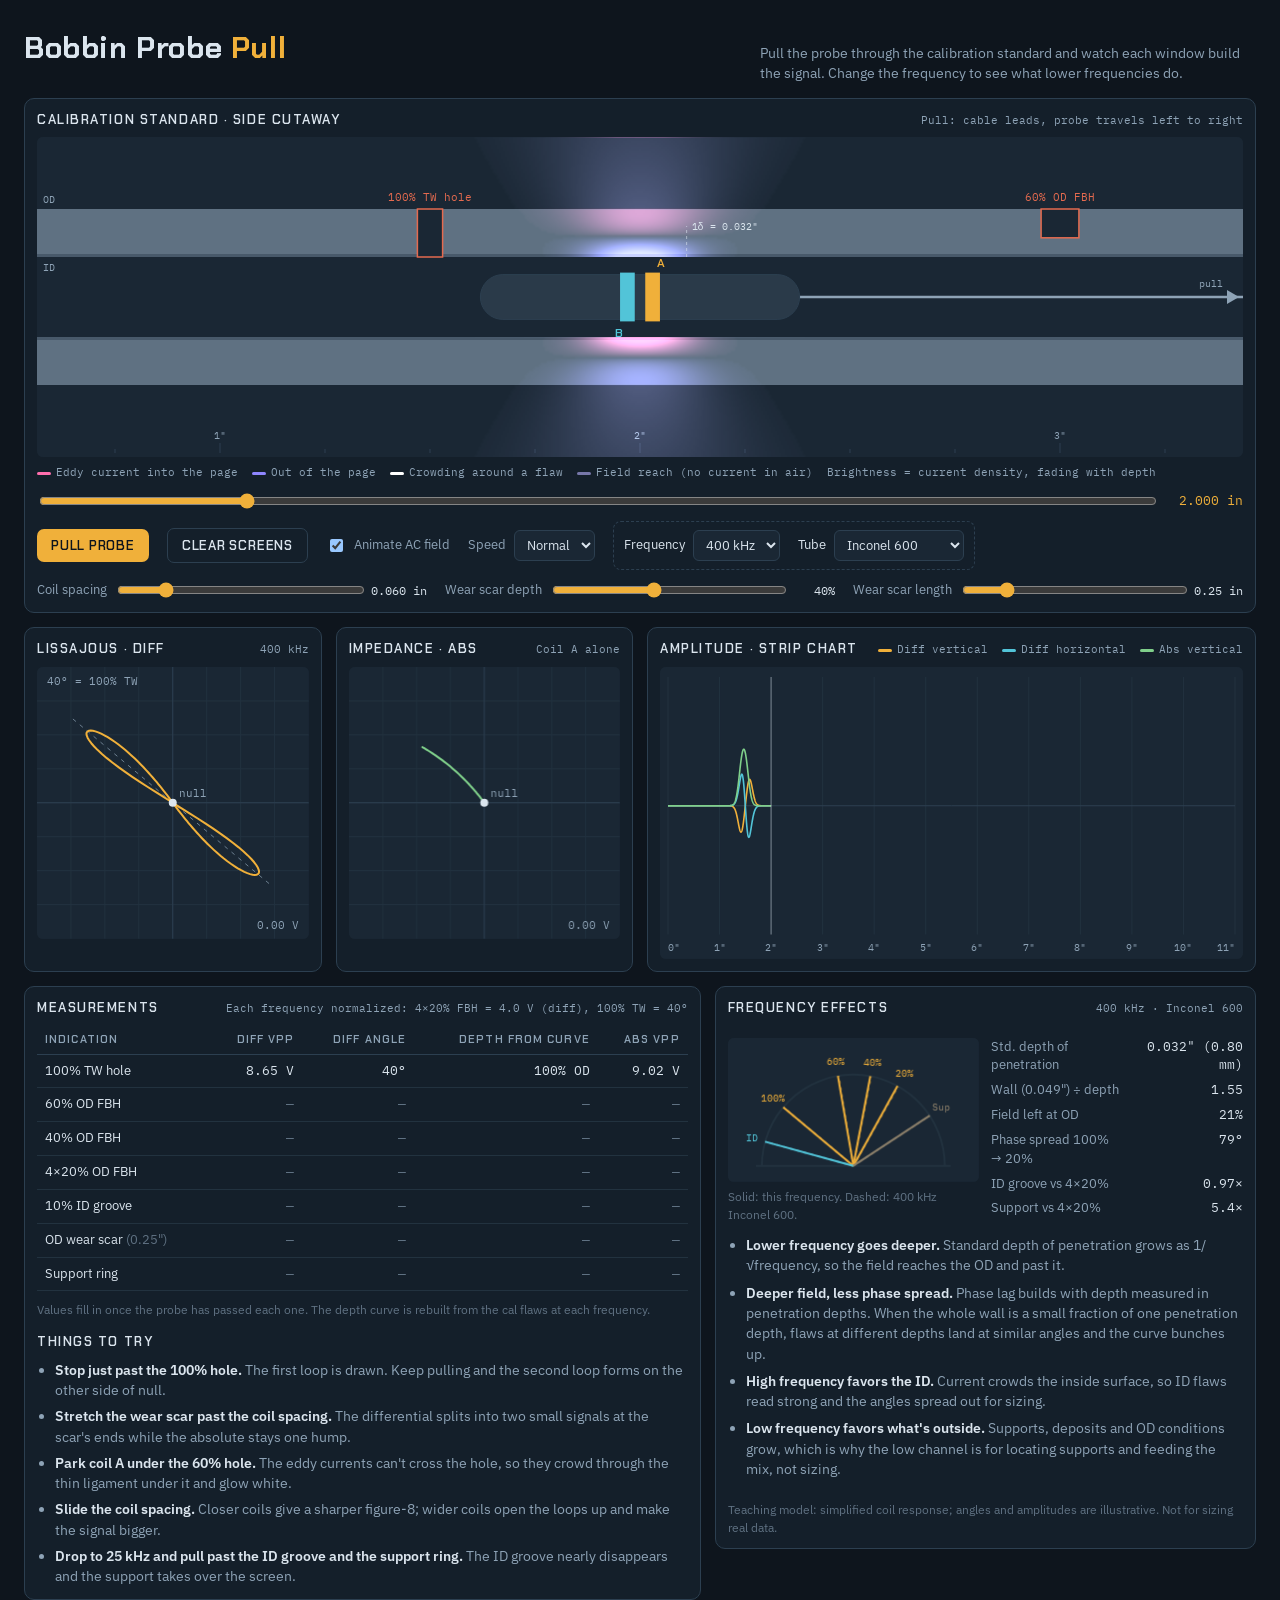
==== commit 00651ae4: "Simulator: coil spacing sets loop width without distorting the figure-8 Co-Authored-By: Claude Opus " ====
--- a/deploy/odinsys/ectsim/index.html
+++ b/deploy/odinsys/ectsim/index.html
@@ -251,13 +251,34 @@
   let model = null;
   function build() {
     const fk = +freq.value, sigma = +mat.value, F = flaws(fk, sigma), s = +spacing.value, n = Math.round(LEN / STEP) + 1;
-    // edge phase drift grows with coil separation, so closer coils give sharper loops and wider coils more open ones (matches field observation)
-    const k = Math.min(65, 12 * Math.pow(s / 0.06, 1.4));
+    const k = 12;
+    // loop width follows coil separation: closer coils give a sharper figure-8, wider coils a more open one (matches field observation).
+    // Applied per flaw, across that flaw's own angle, so the figure-8 keeps its shape, its lobe sides and its angle.
+    const W = Math.pow(s / 0.06, 1.2), S_REF = 0.06, SHORT = 0.15;
+    // size of each short flaw's differential at this spacing relative to the reference spacing
+    const peakDiff = (f, sp) => { let m = 0; for (let u = -0.6; u <= 0.6; u += 0.004) { const a = coil(f.x + u + sp / 2, [f], k), b = coil(f.x + u - sp / 2, [f], k); m = Math.max(m, Math.hypot(b[0] - a[0], b[1] - a[1])); } return m; };
+    const gain = F.map(f => f.L <= SHORT ? peakDiff(f, s) / Math.max(1e-9, peakDiff(f, S_REF)) : 1);
     const diff = new Float64Array(n * 2), abs = new Float64Array(n * 2);
     for (let i = 0; i < n; i++) {
       // coil A leads on a pull; differential shown as B − A so the trace runs in pull orientation
-      const x = i * STEP, A = coil(x + s / 2, F, k), B = coil(x - s / 2, F, k);
-      diff[2 * i] = B[0] - A[0]; diff[2 * i + 1] = B[1] - A[1]; abs[2 * i] = A[0]; abs[2 * i + 1] = A[1];
+      const x = i * STEP;
+      let dre = 0, dim = 0, are = 0, aim = 0;
+      for (let fi = 0; fi < F.length; fi++) {
+        const f = F[fi];
+        const A = coil(x + s / 2, [f], k); are += A[0]; aim += A[1];
+        let re, im;
+        if (f.L <= SHORT) {
+          // short flaw: use the clean figure-8 shape from the reference spacing, stretched along the pull and sized for this spacing
+          const xr = f.x + (x - f.x) * (S_REF / s), Ar = coil(xr + S_REF / 2, [f], k), Br = coil(xr - S_REF / 2, [f], k);
+          re = (Br[0] - Ar[0]) * gain[fi]; im = (Br[1] - Ar[1]) * gain[fi];
+        } else {
+          const B = coil(x - s / 2, [f], k); re = B[0] - A[0]; im = B[1] - A[1];
+        }
+        if (re === 0 && im === 0) continue;
+        const c = Math.cos(f.th * D2R), sn = Math.sin(f.th * D2R), along = re * c + im * sn, perp = (-re * sn + im * c) * W;
+        dre += along * c - perp * sn; dim += along * sn + perp * c;
+      }
+      diff[2 * i] = dre; diff[2 * i + 1] = dim; abs[2 * i] = are; abs[2 * i + 1] = aim;
     }
     // set phase: through-wall hole reads exactly 40°
     const rot = (40 - measure(diff, F[0], s).angle) * D2R, cr = Math.cos(rot), sr = Math.sin(rot);
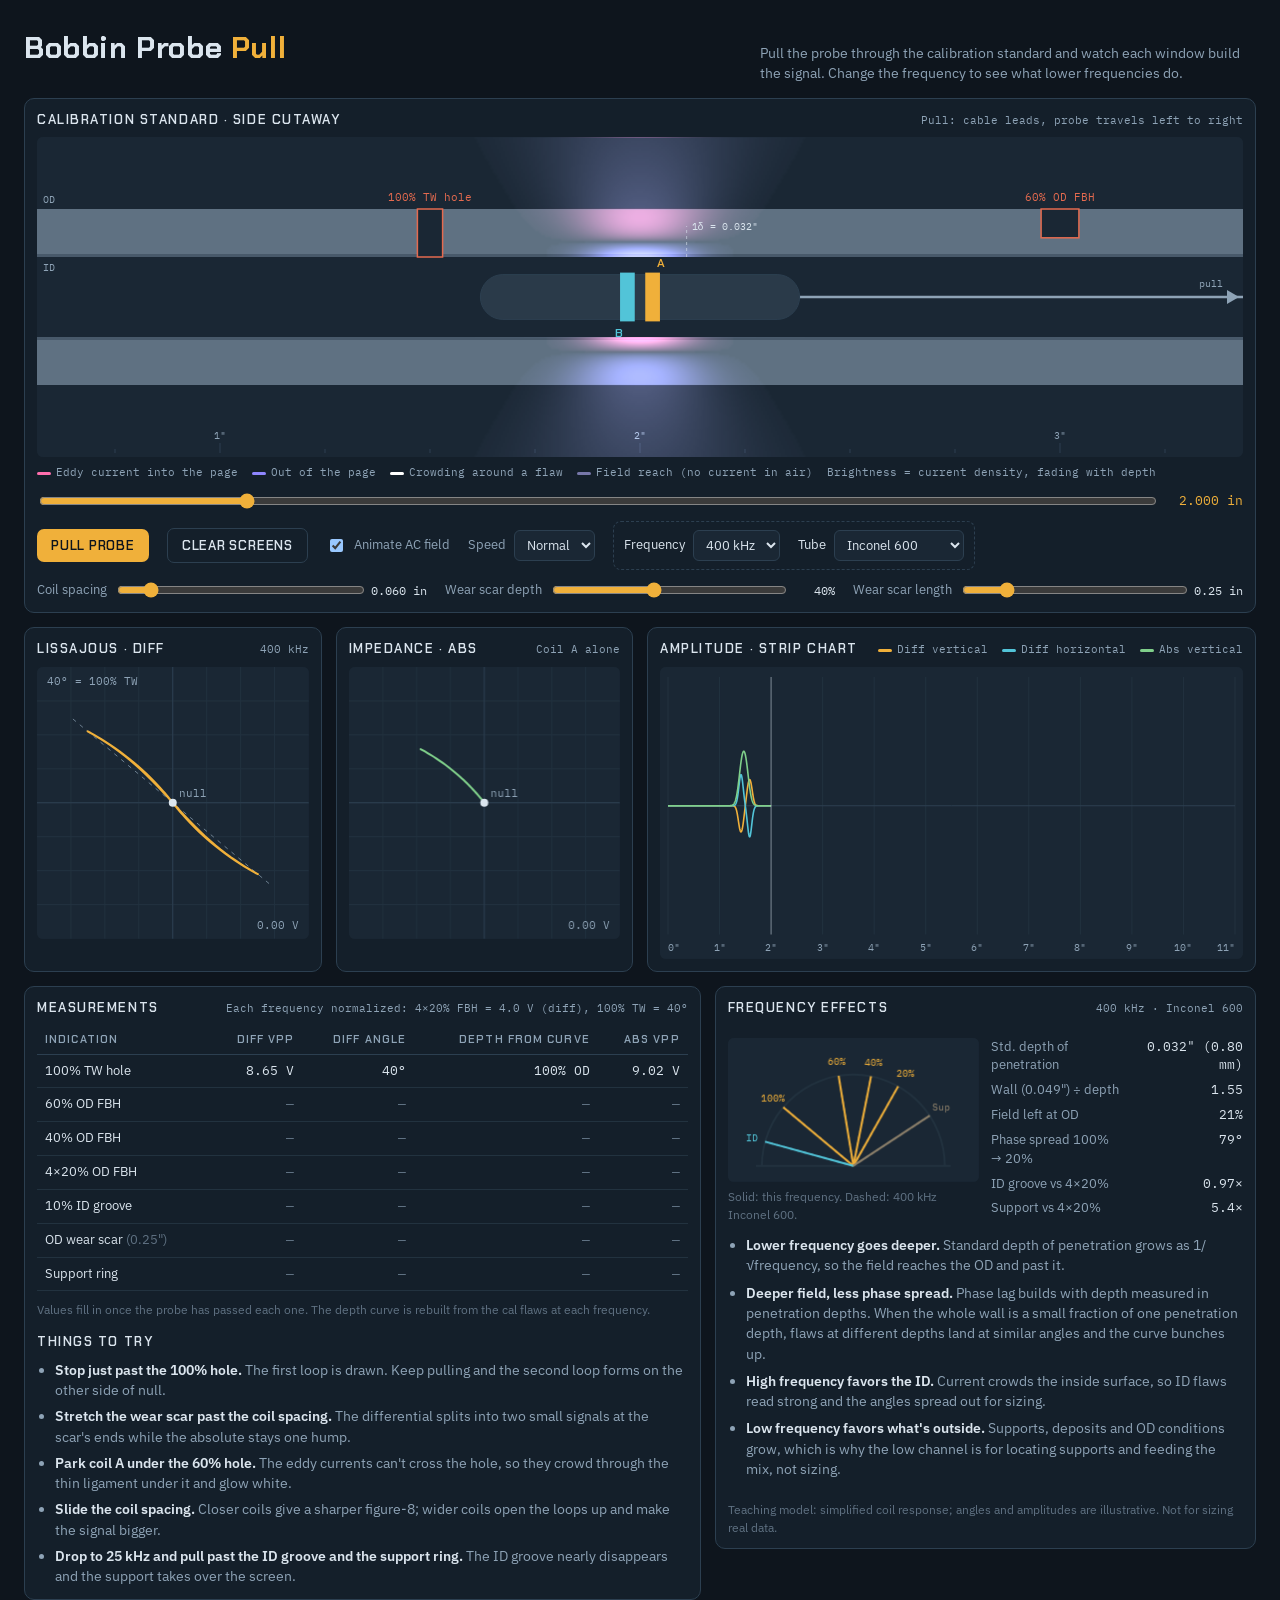
==== commit abdb7641: "Simulator: coil spacing loop shape is the exact mirror of the original model Co-Authored-By: Claude " ====
--- a/deploy/odinsys/ectsim/index.html
+++ b/deploy/odinsys/ectsim/index.html
@@ -124,7 +124,7 @@
         </div>
       </div>
       <div class="row">
-        <label class="slider" for="spacing">Coil spacing <input id="spacing" type="range" min="0.03" max="0.2" step="0.005" value="0.06"><output id="spacingOut">0.060 in</output></label>
+        <label class="slider" for="spacing">Coil spacing <input id="spacing" type="range" min="0.03" max="0.3" step="0.005" value="0.06"><output id="spacingOut">0.060 in</output></label>
         <label class="slider" for="wDepth">Wear scar depth <input id="wDepth" type="range" min="10" max="80" step="1" value="40"><output id="wDepthOut">40%</output></label>
         <label class="slider" for="wLen">Wear scar length <input id="wLen" type="range" min="0.05" max="1.2" step="0.01" value="0.25"><output id="wLenOut">0.25 in</output></label>
       </div>
@@ -252,12 +252,14 @@
   function build() {
     const fk = +freq.value, sigma = +mat.value, F = flaws(fk, sigma), s = +spacing.value, n = Math.round(LEN / STEP) + 1;
     const k = 12;
-    // loop width follows coil separation: closer coils give a sharper figure-8, wider coils a more open one (matches field observation).
-    // Applied per flaw, across that flaw's own angle, so the figure-8 keeps its shape, its lobe sides and its angle.
-    const W = Math.pow(s / 0.06, 1.2), S_REF = 0.06, SHORT = 0.15;
-    // size of each short flaw's differential at this spacing relative to the reference spacing
+    // Coil spacing: the loop shape is the original model's shape at the mirrored spacing (0.03" <-> 0.30"),
+    // so closer coils give the sharp figure-8 and wider coils the open one (matches field observation).
+    // Timing along the pull and signal size still follow the real spacing.
+    const S_MIN = 0.03, S_MAX = 0.3, SHORT = 0.15, sShape = S_MIN + S_MAX - s;
     const peakDiff = (f, sp) => { let m = 0; for (let u = -0.6; u <= 0.6; u += 0.004) { const a = coil(f.x + u + sp / 2, [f], k), b = coil(f.x + u - sp / 2, [f], k); m = Math.max(m, Math.hypot(b[0] - a[0], b[1] - a[1])); } return m; };
-    const gain = F.map(f => f.L <= SHORT ? peakDiff(f, s) / Math.max(1e-9, peakDiff(f, S_REF)) : 1);
+    const gain = F.map(f => f.L <= SHORT ? peakDiff(f, s) / Math.max(1e-9, peakDiff(f, sShape)) : 1);
+    // signal length along the pull is roughly coil footprint plus spacing, so stretch by that ratio
+    const stretch = (4 * SIG + sShape) / (4 * SIG + s);
     const diff = new Float64Array(n * 2), abs = new Float64Array(n * 2);
     for (let i = 0; i < n; i++) {
       // coil A leads on a pull; differential shown as B − A so the trace runs in pull orientation
@@ -268,15 +270,13 @@
         const A = coil(x + s / 2, [f], k); are += A[0]; aim += A[1];
         let re, im;
         if (f.L <= SHORT) {
-          // short flaw: use the clean figure-8 shape from the reference spacing, stretched along the pull and sized for this spacing
-          const xr = f.x + (x - f.x) * (S_REF / s), Ar = coil(xr + S_REF / 2, [f], k), Br = coil(xr - S_REF / 2, [f], k);
+          // short flaw: figure-8 shape from the mirrored spacing, stretched to this spacing's timing and sized for this spacing
+          const xr = f.x + (x - f.x) * stretch, Ar = coil(xr + sShape / 2, [f], k), Br = coil(xr - sShape / 2, [f], k);
           re = (Br[0] - Ar[0]) * gain[fi]; im = (Br[1] - Ar[1]) * gain[fi];
         } else {
           const B = coil(x - s / 2, [f], k); re = B[0] - A[0]; im = B[1] - A[1];
         }
-        if (re === 0 && im === 0) continue;
-        const c = Math.cos(f.th * D2R), sn = Math.sin(f.th * D2R), along = re * c + im * sn, perp = (-re * sn + im * c) * W;
-        dre += along * c - perp * sn; dim += along * sn + perp * c;
+        dre += re; dim += im;
       }
       diff[2 * i] = dre; diff[2 * i + 1] = dim; abs[2 * i] = are; abs[2 * i + 1] = aim;
     }
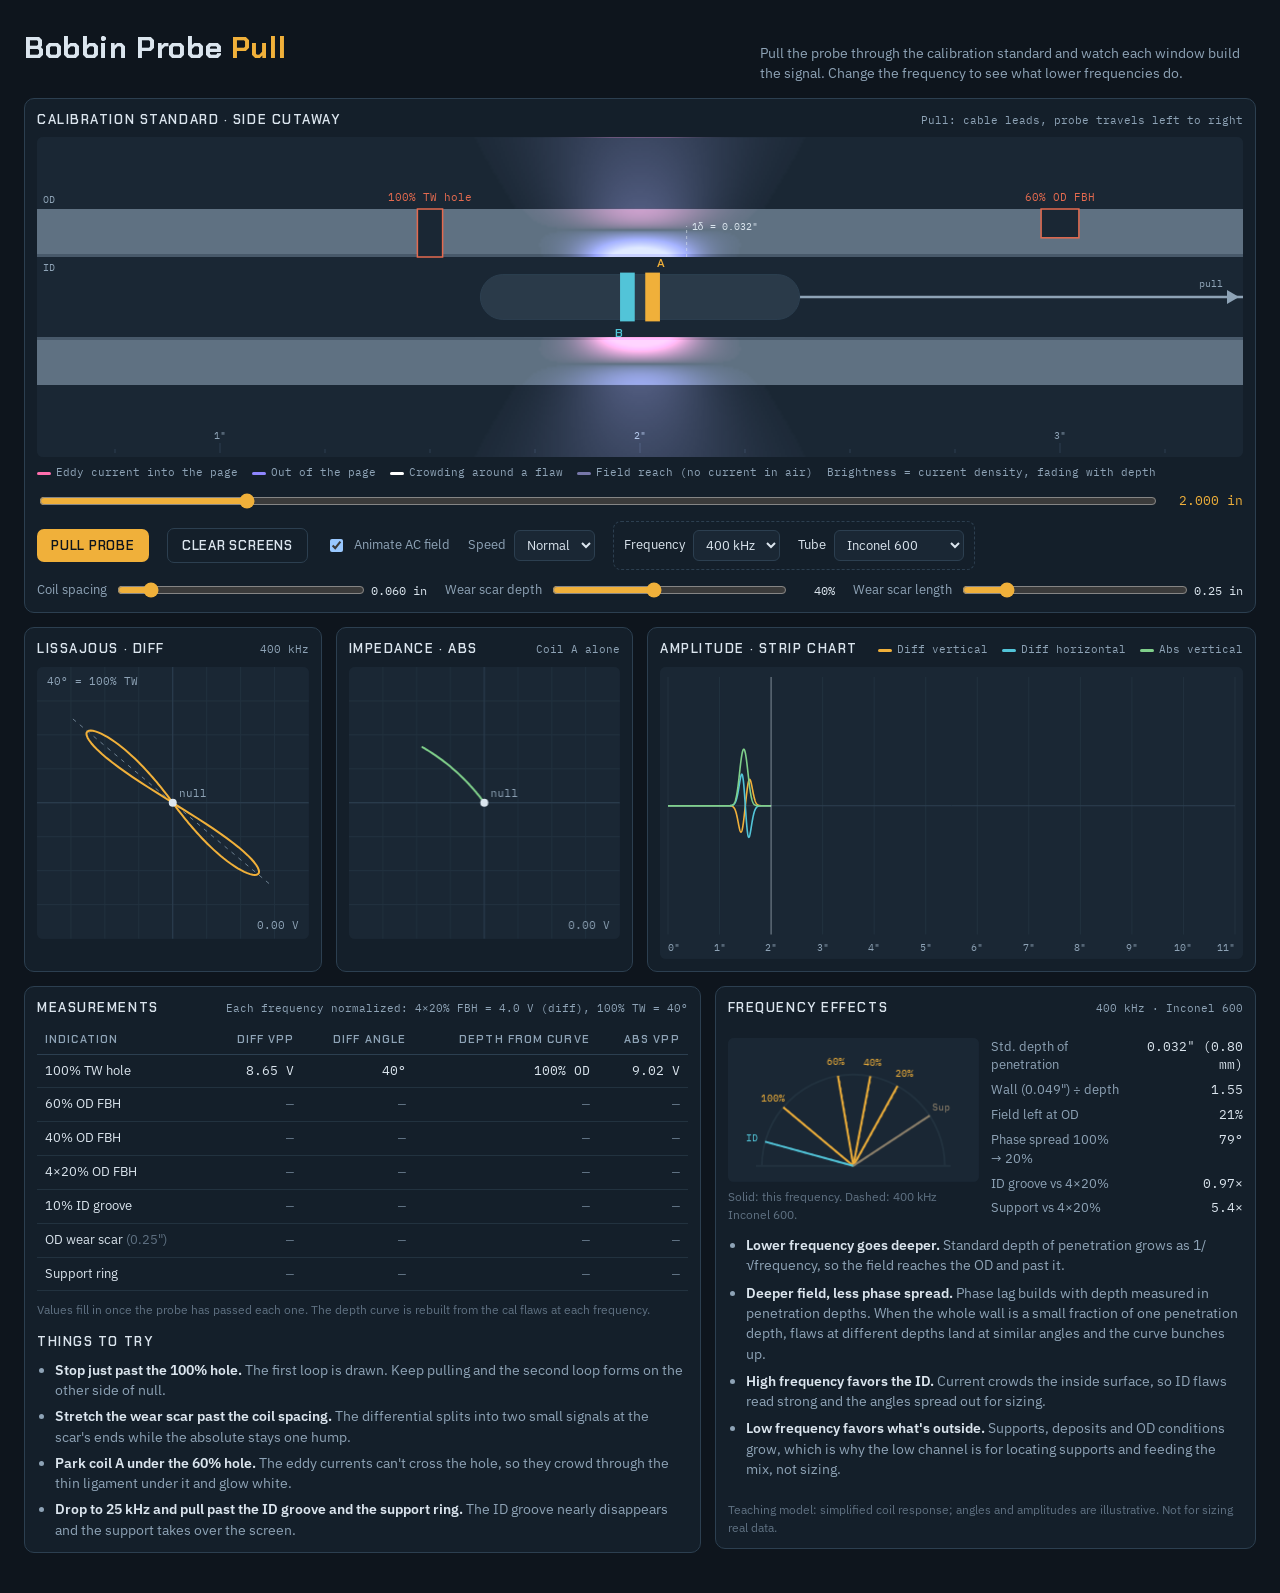
==== commit 6965059c: "Simulator: restore original coil spacing behavior Co-Authored-By: Claude Opus 5.5 <noreply@anthropic" ====
--- a/deploy/odinsys/ectsim/index.html
+++ b/deploy/odinsys/ectsim/index.html
@@ -163,7 +163,6 @@
         <li><b>Stop just past the 100% hole.</b> The first loop is drawn. Keep pulling and the second loop forms on the other side of null.</li>
         <li><b>Stretch the wear scar past the coil spacing.</b> The differential splits into two small signals at the scar's ends while the absolute stays one hump.</li>
         <li><b>Park coil A under the 60% hole.</b> The eddy currents can't cross the hole, so they crowd through the thin ligament under it and glow white.</li>
-        <li><b>Slide the coil spacing.</b> Closer coils give a sharper figure-8; wider coils open the loops up and make the signal bigger.</li>
         <li><b>Drop to 25 kHz and pull past the ID groove and the support ring.</b> The ID groove nearly disappears and the support takes over the screen.</li>
       </ul>
     </section>
@@ -250,35 +249,12 @@
 
   let model = null;
   function build() {
-    const fk = +freq.value, sigma = +mat.value, F = flaws(fk, sigma), s = +spacing.value, n = Math.round(LEN / STEP) + 1;
-    const k = 12;
-    // Coil spacing: the loop shape is the original model's shape at the mirrored spacing (0.03" <-> 0.30"),
-    // so closer coils give the sharp figure-8 and wider coils the open one (matches field observation).
-    // Timing along the pull and signal size still follow the real spacing.
-    const S_MIN = 0.03, S_MAX = 0.3, SHORT = 0.15, sShape = S_MIN + S_MAX - s;
-    const peakDiff = (f, sp) => { let m = 0; for (let u = -0.6; u <= 0.6; u += 0.004) { const a = coil(f.x + u + sp / 2, [f], k), b = coil(f.x + u - sp / 2, [f], k); m = Math.max(m, Math.hypot(b[0] - a[0], b[1] - a[1])); } return m; };
-    const gain = F.map(f => f.L <= SHORT ? peakDiff(f, s) / Math.max(1e-9, peakDiff(f, sShape)) : 1);
-    // signal length along the pull is roughly coil footprint plus spacing, so stretch by that ratio
-    const stretch = (4 * SIG + sShape) / (4 * SIG + s);
+    const fk = +freq.value, sigma = +mat.value, F = flaws(fk, sigma), s = +spacing.value, k = 12, n = Math.round(LEN / STEP) + 1;
     const diff = new Float64Array(n * 2), abs = new Float64Array(n * 2);
     for (let i = 0; i < n; i++) {
       // coil A leads on a pull; differential shown as B − A so the trace runs in pull orientation
-      const x = i * STEP;
-      let dre = 0, dim = 0, are = 0, aim = 0;
-      for (let fi = 0; fi < F.length; fi++) {
-        const f = F[fi];
-        const A = coil(x + s / 2, [f], k); are += A[0]; aim += A[1];
-        let re, im;
-        if (f.L <= SHORT) {
-          // short flaw: figure-8 shape from the mirrored spacing, stretched to this spacing's timing and sized for this spacing
-          const xr = f.x + (x - f.x) * stretch, Ar = coil(xr + sShape / 2, [f], k), Br = coil(xr - sShape / 2, [f], k);
-          re = (Br[0] - Ar[0]) * gain[fi]; im = (Br[1] - Ar[1]) * gain[fi];
-        } else {
-          const B = coil(x - s / 2, [f], k); re = B[0] - A[0]; im = B[1] - A[1];
-        }
-        dre += re; dim += im;
-      }
-      diff[2 * i] = dre; diff[2 * i + 1] = dim; abs[2 * i] = are; abs[2 * i + 1] = aim;
+      const x = i * STEP, A = coil(x + s / 2, F, k), B = coil(x - s / 2, F, k);
+      diff[2 * i] = B[0] - A[0]; diff[2 * i + 1] = B[1] - A[1]; abs[2 * i] = A[0]; abs[2 * i + 1] = A[1];
     }
     // set phase: through-wall hole reads exactly 40°
     const rot = (40 - measure(diff, F[0], s).angle) * D2R, cr = Math.cos(rot), sr = Math.sin(rot);
